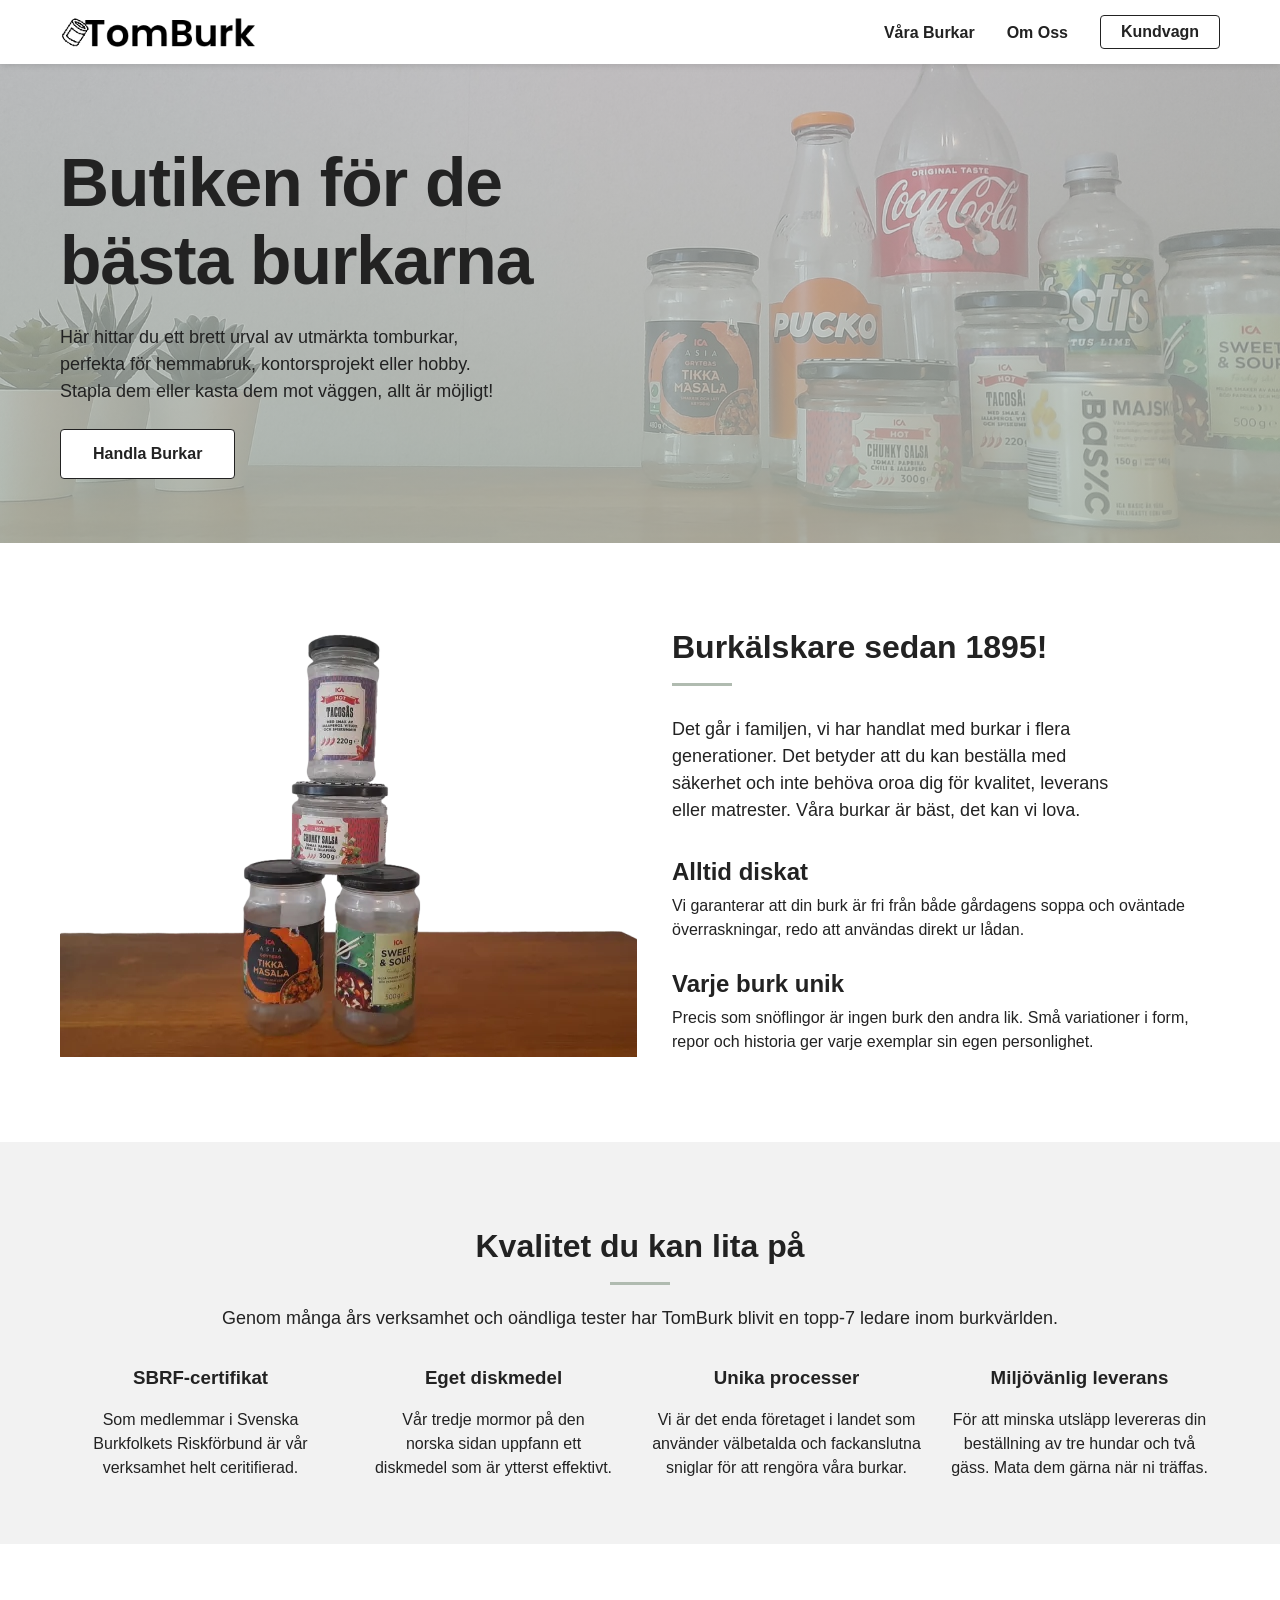
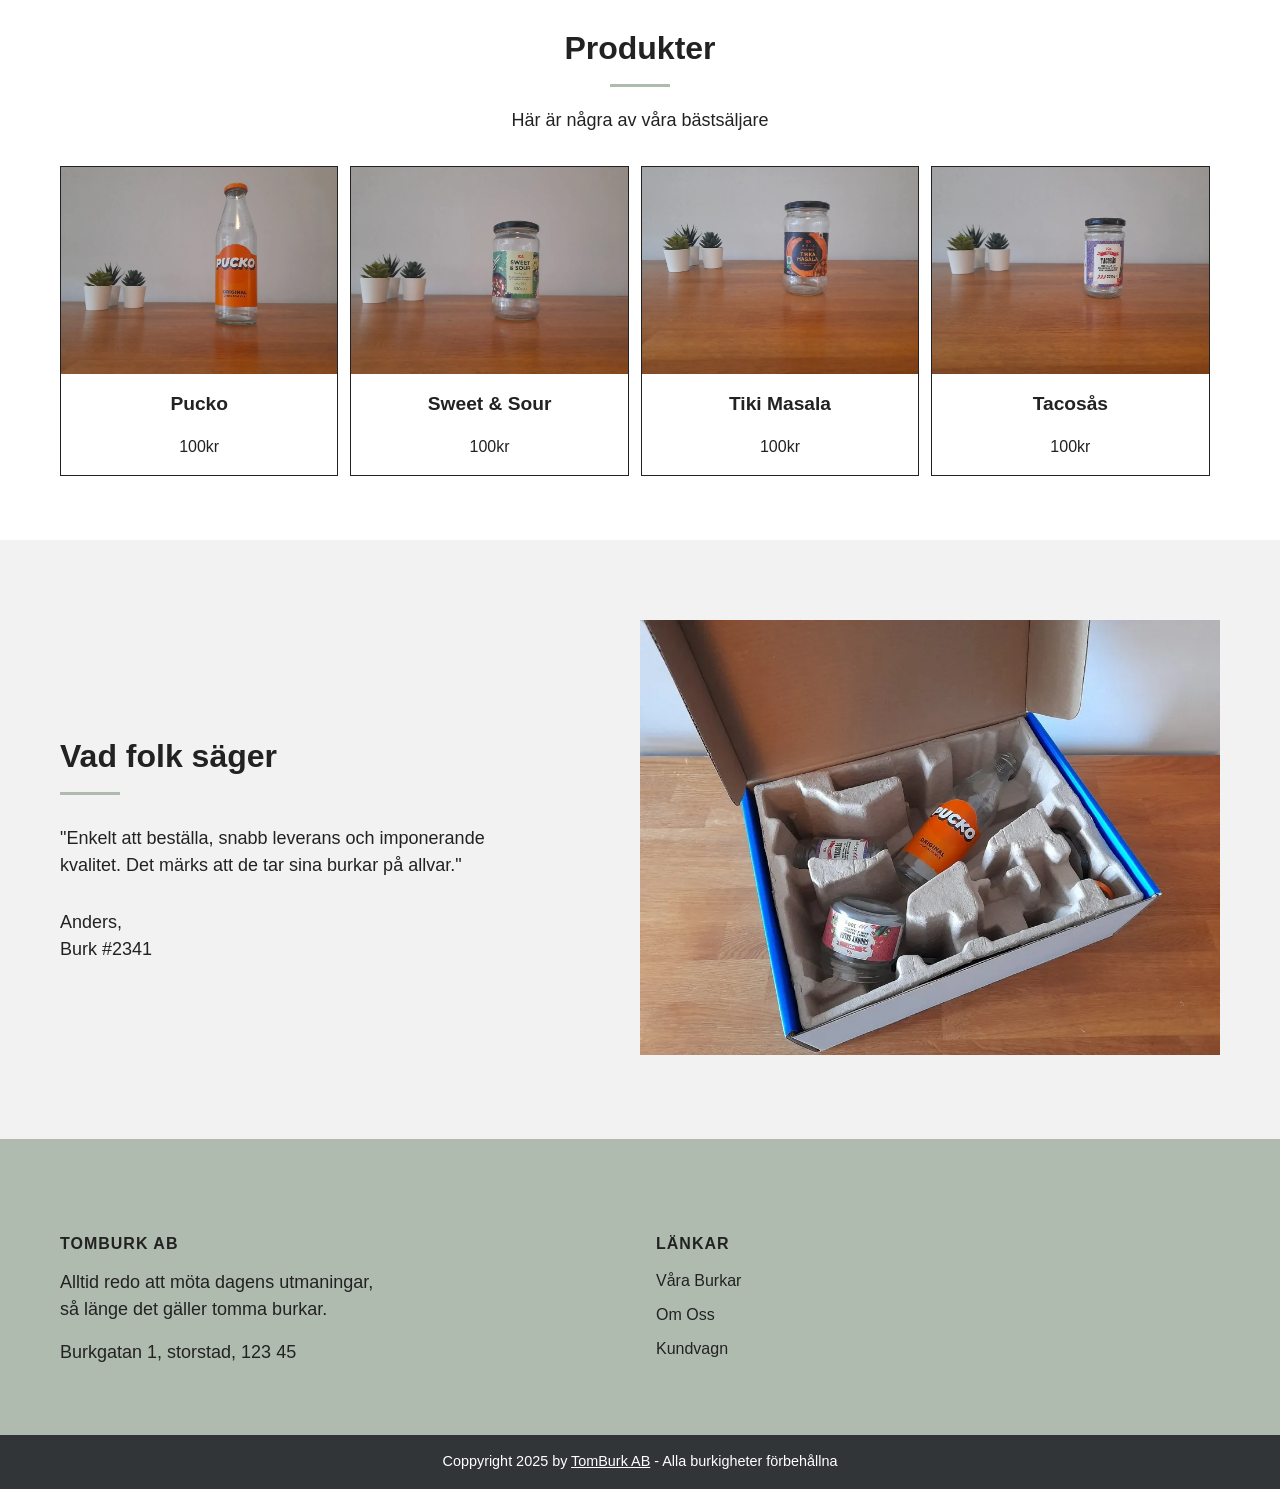
==== index.html @ 69da019b "init" ====
<!DOCTYPE html>
<html lang="en">

<head>
    <meta charset="UTF-8">
    <meta name="viewport" content="width=device-width, initial-scale=1.0">
    <title>TomBurk - Butiken för de bästa burkarna</title>
    <link rel="stylesheet" href="style.css">
    <link rel="icon" type="image/x-icon" href="./img/can-icon.png">

</head>

<body>
    <header class="header" id="header">
        <nav class="navbar container">
            <div class="header-logo">
                <a href="./">
                    <picture class="logo">
                        <source srcset="img/tomburk-logo.webp" type="image/webp">
                        <img src="img/tomburk-logo.png" alt="Tomburk Logotyp">
                    </picture>
                </a>
            </div>
            
            <div class="menu" id="menu">
                <ul class="menu-inner">
                    <li><a href="./burkar.html" class="menu-link">Våra Burkar</a></li>
                    <li><a href="./om-oss.html" class="menu-link">Om Oss</a></li>
                    <li><a href="./kundvagn.html" class="btn btn-outline">Kundvagn</a></li>
                </ul>
            </div>
            
            <div class="burger" id="burger">
                <span class="burger-line"></span>
                <span class="burger-line"></span>
                <span class="burger-line"></span>
            </div>
        </nav>
    </header>
    <main class="main">

        <section class="section bg-hero1">
            <div class="container first">
                <div class="hero-inner">
                    <h1 class="hero-heading">Butiken för de bästa burkarna</h1>
                    <p>
                        Här hittar du ett brett urval av utmärkta tomburkar, perfekta för hemmabruk, kontorsprojekt eller hobby. Stapla dem eller kasta dem mot väggen, allt är möjligt!
                    </p>
                    <div class="btn-row">
                        <a href="./burkar.html" class="btn btn-outline">Handla Burkar</a>
                    </div>
                </div>
                
            </div>
        </section>

        <section class="section ">
            <div class="container split">
                <div class="f1-image">
                    <picture>
                        <source srcset="img/grupp5-cut.webp" type="image/webp">
                        <img src="img/grupp5-cut.png" alt="Majestätisk pyramid av glasburkar">
                    </picture>
                </div>
                <div>
                    <h2 class="f1-heading">Burkälskare sedan 1895!</h2>
                    <p class="f1-intro-text">Det går i familjen, vi har handlat med burkar i flera generationer. Det betyder att du kan beställa med säkerhet och inte behöva oroa dig för kvalitet, leverans eller matrester. Våra burkar är bäst, det kan vi lova.</p>
                    <ul>
                        <li class="f1-list-item">
                            <div class="f1-feature-text">
                                <h3 class="f1-feature-heading">Alltid diskat</h3>
                                <p>Vi garanterar att din burk är fri från både gårdagens soppa och oväntade överraskningar, redo att användas direkt ur lådan.</p>
                            </div>
                        </li>
                        <li class="f1-list-item">
                            <div class="f1-feature-text">
                                <h3 class="f1-feature-heading">Varje burk unik</h3>
                                <p>Precis som snöflingor är ingen burk den andra lik. Små variationer i form, repor och historia ger varje exemplar sin egen personlighet.</p>
                            </div>
                        </li>
                    </ul>
                </div>

            </div>
        </section>

        <section class="section bg-light">
            <div class="container full">
                <div class="f2-intro">
                    <h2 class="f2-heading">Kvalitet du kan lita på</h2>
                    <p>Genom många års verksamhet och oändliga tester har TomBurk blivit en topp-7 ledare inom burkvärlden.</p>
                </div>
                <div class="f2-cards">
                    <div class="f2-card">
                        <h3 class="f2-card-heading">SBRF-certifikat</h3>
                        <p class="f2-card-text">Som medlemmar i Svenska Burkfolkets Riskförbund är vår verksamhet helt ceritifierad.</p>
                    </div>
                    <div class="f2-card">
                        <h3 class="f2-card-heading">Eget diskmedel</h3>
                        <p class="f2-card-text">Vår tredje mormor på den norska sidan uppfann ett diskmedel som är ytterst effektivt.</p>
                    </div>
                     <div class="f2-card">
                        <h3 class="f2-card-heading">Unika processer</h3>
                        <p class="f2-card-text">Vi är det enda företaget i landet som använder välbetalda och fackanslutna sniglar för att rengöra våra burkar.</p>
                    </div>
                     <div class="f2-card">
                        <h3 class="f2-card-heading">Miljövänlig leverans</h3>
                        <p class="f2-card-text">För att minska utsläpp levereras din beställning av tre hundar och två gäss. Mata dem gärna när ni träffas.</p>
                    </div>
                </div>
            </div>
        </section>

        <section class="section ">
            <div class="container full">
                <div class="f2-intro">
                    <h2 class="f2-heading">Produkter</h2>
                    <p>Här är några av våra bästsäljare</p>
                </div>
                <div class="f2-products">
                    <a href="./pucko.html" class="f2-product"> 
                        <picture>
                            <source srcset="img/p1-1.webp" type="image/webp">
                            <img src="img/p1-1.jpg" alt="Pucko glasflaska">
                        </picture>
                        <h4>Pucko</h4>
                        <p>100kr</p>
                    </a>
                    <a href="./sweet-sour.html" class="f2-product"> 
                        <picture>
                            <source srcset="img/p2-1.webp" type="image/webp">
                            <img src="img/p2-1.jpg" alt="Sweet & Sour glasburk">
                        </picture>
                        <h4>Sweet & Sour</h4>
                        <p>100kr</p>
                    </a>
                    <a href="./tiki-masala.html" class="f2-product"> 
                        <picture>
                            <source srcset="img/p3-1.webp" type="image/webp">
                            <img src="img/p3-1.jpg" alt="Tiki Masala glasburk">
                        </picture>
                        <h4>Tiki Masala</h4>
                        <p>100kr</p>
                    </a>
                    <a href="./tacosås.html" class="f2-product"> 
                        <picture>
                            <source srcset="img/p4-1.webp" type="image/webp">
                            <img src="img/p4-1.jpg" alt="Tacosås glasburk">
                        </picture>
                        <h4>Tacosås</h4>
                        <p>100kr</p>
                    </a>
                </div>
            </div>
        </section>

        <section class="section bg-light">
            <div class="container split">
                <div>
                    <h2 class="f1-heading">Vad folk säger</h2>
                    <p class="f1-intro-text">"Enkelt att beställa, snabb leverans och imponerande kvalitet. Det märks att de tar sina burkar på allvar."</p>
                    <p>Anders,<br>Burk #2341</p>
                </div>
                <div class="f1-image">
                    <picture>
                        <source srcset="img/kundbild.webp" type="image/webp">
                        <img src="img/kundbild.jpg" alt="Kundbild från Anders">
                    </picture>
                </div>
            </div>
        </section>

    </main>
    <!-- footer section -->
    <aside class="section bg-earth footerSection">
        <div class="container">
            <div class="footerGrid">
                <div class="footerItem">
                    <div>
                        <h3 class="footerHeading">TomBurk AB</h3>
                        <p>Alltid redo att möta dagens utmaningar, så länge det gäller tomma burkar.</p>
                         <p>Burkgatan 1, storstad, 123 45</p>
                    </div>
                </div>
                <div class="footerItem">
                    <div>
                        <h3 class="footerHeading">Länkar</h3>
                        <ul class="footerNavList">
                            <li><a href="./burkar.html">Våra Burkar</a></li>
                            <li><a href="./om-oss.html">Om Oss</a></li>
                            <li><a href="./kundvagn.html">Kundvagn</a></li>
                        </ul>
                    </div>
                </div>
            </div>
        </div>
    </aside>
    <!-- footer bar -->
    <footer class="bg-dark">
        <div class="container">
            <div class="copyRightBar">
                <p>Coppyright 2025 by <a href="./">TomBurk AB</a> - Alla burkigheter förbehållna</p>
            </div>
        </div>
    </footer>


    <script src="app.js"></script>
</body>

</html>
---- style.css ----
/* color variables */
:root {
	--color-white: #fff;
	--color-light-gray: #f2f2f2;
	--color-dark-gray: #3d4a3e;
	--color-darker-gray: #313538;
	--color-almost-black: #222;
	--color-green: #b0bbb0;
}

/* reset browser defaults */
* {
	padding: 0;
	margin: 0;
	box-sizing: border-box;
}

ul, ol {
	list-style: none;
}

a {
	cursor: pointer;
	text-decoration: none;
	color: inherit;
}

/* elements base */
body {
	font-family: "Poppins", sans-serif;
	font-size: 1.125rem;
	font-weight: 400;
	line-height: 1.5;
	color: var(--color-almost-black);
	background-color: var(--color-white);
}

main {
	overflow: hidden;
	min-height: 100vh;
}

p {
	text-wrap: balance;
}

p a {
	text-decoration: underline;
}

p a:hover {
  color: var(--color-green);
  text-decoration: underline;
}

img {
	display: block;
	max-width: 100%;
	height: auto;
	object-fit: cover;
}

/* layout */

.section {
	margin: 0 auto;
	padding: 5rem 0 4rem;
}

.container {
	max-width: 1200px;
	height: auto;
	margin: 0 auto;
	padding: 0 1.25rem;
}

/* .split, container that is 1 col by default and splits when size increases */

.split {
	display: flex;
	flex-direction: column;
	align-items: center;
	gap: 2rem;
}

@media only screen and (min-width: 767px) {

	.split {
		flex-direction: row;
		justify-content: center;
	}

}

/* .full, container that is always 1 col */

.full {
	display: flex;
	flex-direction: column;
	align-items: center;
	justify-content: center;
	gap: 2rem;
}

/* .first, space for menu above first section */

.first {
	margin-top: 2rem;
}

@media only screen and (min-width: 767px) {
	.first {
		margin-top: 4rem;
	}
}

/* color helpers */
.bg-light {
	background-color: var(--color-light-gray);
}

.bg-dark {
	background-color: var(--color-darker-gray);
}

.bg-earth {
	background-color: var(--color-green);
}

.bg-hero1 {
    background-image: linear-gradient(to bottom, rgba(216, 217, 223, 0.50), rgba(176, 187, 176, 0.80)), url('img/hero-banner.jpg');
	background-repeat: no-repeat;
	background-size: cover;
	background-position: bottom;
}

/* buttons */

.btn {
	display: inline-block;
	font-size: 1rem;
	font-weight: 500;
	text-align: center;
	vertical-align: middle;
	cursor: pointer;
	color: inherit;
}

.btn-outline {
	padding: 0.75rem 2rem;
	min-width: 120px;
	border: 1px solid;
	border-radius: 4px;
	font-weight: bold;
	color: var(--color-almost-black);
	background-color: var(--color-white);
	transition: all 0.3s ease;
}

.menu .btn-outline:hover,
.btn-outline:hover {
	background-color: var(--color-green);
	border-color: var(--color-almost-black);
	color: var(--color-white);
	text-decoration: underline;
}

/* header area and nav bar */

.header {
	position: fixed;
	top: 0;
	left: 0;
	width: 100%;
	z-index: 10;
	height: auto;
	margin: 0 auto;
	background-color: var(--color-white);
	box-shadow: 0 3px 6px -1px rgba(0, 0, 0, 0.1);
}

.navbar {
	display: flex;
	flex-direction: row;
	align-items: center;
	align-content: center;
	justify-content: space-between;
	width: 100%;
	height: 4rem;
	margin: 0 auto;
}

.header-logo a {
	display: flex;
	align-items: center;
}

.header-logo img {
	height: 30px;
	padding-right: 10px;
}

/* menu and responsive hamburger */

.menu {
	position: fixed;
	top: 0;
	left: -100%; /* off screen */
	z-index: 10;
	width: 100%;
	height: 100vh;
	overflow: hidden;
	color: var(--color-almost-black);
	background-color: var(--color-white);
}

.menu.active {
	left: 0;
}

.menu-inner {
	display: flex;
	flex-direction: column;
	align-items: center;
	justify-content: center;
	row-gap: 1.25rem;
	margin-top: 7rem;
}

.menu-link {
	font-size: 1rem;
	font-weight: bold;
	color: var(--color-almost-black);
	text-transform: uppercase;
	transition: all 0.3s ease;
}

.menu a:hover {
	color: var(--color-green);
	text-decoration: underline;
}

.menu .btn-outline {
	padding: 0.25rem 1rem;
}


@media only screen and (min-width: 767px) {
	.menu {
		position: relative;
		top: 0;
		left: 0;
		width: auto;
		height: auto;
		padding: 0rem;
		margin-left: auto;
		background: none;
		box-shadow: none;
		transition: unset;
	}

	.menu-inner {
		display: flex;
		flex-direction: row;
		column-gap: 2rem;
		margin: 0 auto;
	}

	.menu-link {
		text-transform: capitalize;
	}
}

.burger {
	position: relative;
	display: block;
	cursor: pointer;
	z-index: 12;
	width: 1.6rem;
	height: 1.15rem;
	margin-right: 1.25rem;
	background: none;
	visibility: visible;
	transform: rotate(0deg);
	transition: 0.3s ease;
}

@media only screen and (min-width: 767px) {
	.burger {
		display: none;
		visibility: hidden;
	}
}

.burger-line {
	position: absolute;
	display: block;
	left: 0;
	width: 100%;
	height: 2px;
	opacity: 1;
	border-radius: 1rem;
	transform: rotate(0deg);
	background-color: var(--color-almost-black);
	transition: 0.3s ease-in-out;
}

.burger-line:nth-child(1) {
	top: 0px;
}

.burger-line:nth-child(2) {
	top: 0.5rem;
	width: 70%;
}

.burger-line:nth-child(3) {
	top: 1rem;
}

.burger.active .burger-line:nth-child(1) {
	top: 0.5rem;
	transform: rotate(135deg);
}

.burger.active .burger-line:nth-child(2) {
	opacity: 0;
	visibility: hidden;
}

.burger.active .burger-line:nth-child(3) {
	top: 0.5rem;
	transform: rotate(-135deg);
}

/* Footer area */

.footerGrid {
	display: grid;
	gap: 2rem;
	grid-template-columns: repeat(2, 1fr);
}

.footerItem {
	justify-items: center;
}

/* Responsive adjustments */
@media (max-width: 1024px) {
	.footerGrid {
		grid-template-columns: repeat(2, 1fr);
	}
}

@media (max-width: 767px) {
	.footerGrid {
		grid-template-columns: 1fr;
		justify-items: start;
	}

	.footerItem {
		min-width: 50%;
		justify-items: start;
	}
}

.footerItem p {
	margin-top: 16px;
}

.footerHeading {
	font-size: 16px;
	line-height: 18px;
	color: var(--color-almost-black);
	letter-spacing: 1px;
	font-weight: bold;
	margin: 1rem 0;
	text-transform: uppercase;
}

.footerNavList li {
	margin-bottom: 10px;
	font-size: 16px;
}

/* Footer copyright bar */
.copyRightBar {
	color: var(--color-white);
	text-align: center;
	padding-top: 1rem;
	padding-bottom: 1rem;
	font-size: 0.9rem;
	width: 100%;
}

.copyRightBar a {
	color: var(--color-white);
}

/* hero section, index page */

.hero-inner {
	display: flex;
	flex-direction: column;
	align-items: flex-start;
	row-gap: 1.5rem;
	width:50%;
	margin-right: auto;
}

.hero-heading {
	font-size: clamp(2.648rem, 6vw, 4.241rem);
	font-weight: 700;
	line-height: 1.15;
	letter-spacing: -1px;
}

.hero-subtitle {
	margin-top:1rem;
}

.btn-row {
	display: flex;
	gap: 2rem;
}

/* features 1 section, f1 */

.f1-image {
	margin-bottom: 20px;
	flex: 0 0 50%;
	border-radius:20px;
	display:none;
}

@media only screen and (min-width: 767px) {
	.f1-image {
		display:block;
	}
}

.f1-heading {
  font-size: 2rem;
  color: var(--color-almost-black);
  position:relative;
  margin-bottom: 30px;
  padding-bottom: 15px;
  font-weight: bold;
}

.f1-heading:before {
  content: '';
  position: absolute;
  top: auto;
  right: auto;
  bottom: 0;
  left: 0;
}

.f1-heading:before {
  width: 60px;
  height: 3px;
  background: var(--color-green);
}

.f1-intro-text {
	margin-bottom: 30px;
}

.f1-list-item {
	display: flex;
	justify-content: start;
	margin-bottom: 24px;
}

.f1-feature-text {
	display:flex;
	align-content: left;
	justify-content: start;
	flex-wrap: wrap;
	text-wrap:unset;
}

.f1-feature-heading {
	font-size: 1.5rem;
	margin-bottom: 4px;
}

.f1-feature-text p {
	text-wrap: unset;
	font-size: 1rem;
}

/* features 2 section, f2 */

.f2-intro {
	text-align:center;
	position: relative;
}

.f2-heading {
  font-size: 2rem;
  color: var(--color-almost-black);
  position:relative;
  margin-bottom: 20px;
  padding-bottom: 15px;
  font-weight: bold;
}

.f2-heading:before {
  content: '';
  position: absolute;
  bottom: 0;
  left: 50%;
  transform: translateX(-50%);
}

.f2-heading:before {
  width: 60px;
  height: 3px;
  background: var(--color-green);
}

.f2-cards {
	display:flex;
	flex-direction: column;
	flex-wrap: wrap;
	row-gap: 2rem;
	column-gap: 0.75rem;
	justify-content: space-around;
}

.f2-card {
	display:flex;
	flex-direction: column;
	gap: 1rem;
	font-size: 1rem;
	align-items: center;
	text-align: center;
	flex: 0 0 24%;
}

.f2-products {
	display:flex;
	flex-direction: column;
	flex-wrap: wrap;
	row-gap: 2rem;
	column-gap: 0.75rem;
	align-items: start;
}

.f2-product {
	display:flex;
	flex-direction: column;
	gap: 1rem;
	font-size: 1rem;
	align-items: center;
	text-align: center;
	flex: 0 0 24%;
	border: 1px, solid, #222;
	position: relative;
}

.f2-product h4 {
	font-size: larger;
}

.f2-product p {
	margin-bottom:1rem
}

@media only screen and (min-width: 767px) {
	.f2-cards {
		flex-direction:row;
	}
	.f2-products {
		flex-direction:row;
	}
}

/* produkt single */

.product-container {
  display: grid;
  grid-template-columns: 1fr 1fr;
  gap: 40px;
}

.product-meta {
  display: grid;
  grid-template-columns: repeat(2, 1fr);
  gap: 10px 30px;
  margin-top: 20px;
}

.product-meta p {
  margin: 0;
}

/* Bilder */

.main-image {
  width: 100%;
  max-height: 400px;
  overflow:hidden;
}

.main-image img {
  overflow: hidden;
  width: 100%;
  height: 100%;
  object-fit: cover;
}

.thumbnail-list {
  display: flex;
  gap: 10px;
  margin-top: 10px;
  justify-content: space-between;
  overflow:hidden;
}

.thumbnail-list img {
  width: 120px;
  aspect-ratio: 1 / 1;
  cursor: pointer;
  object-fit: cover;
}

@media (max-width: 767px) {
	.product-container {
		display:flex;
		flex-direction: column;
	}
	.thumbnail-list {
		display:none;
	}
	.main-image {
		max-height: 100%;
	}
}

/* Info */
.price {
  font-size: 1.75rem;
  margin-bottom: 10px;
}

.purchase {
  display: flex;
  gap: 10px;
  margin: 20px 0;
}

.purchase input, .purchase button {
  width: 100px;
  height: 50px;
  text-align: center;
  padding: 10px 15px;
}

/* Badge */
.badge {
  position: absolute;
  top: 12px;
  right: 12px;
  background: var(--color-green);
  padding: 5px;
  border: 1px solid #222;
  border-radius:4px;
  font-weight:bold;
  font-style: italic;
}

/* om oss */

/* videon */
.video-container {
  position: relative;
  width: 100%;
  overflow: hidden;
}

.bg-video {
  position: absolute;
  top: 50%;
  left: 50%;
  width: 100%;
  height: 100%;
  object-fit: cover;
  transform: translate(-50%, -50%);
  z-index: -1;
}

.about-img-row {
  display: grid;
  grid-template-columns: repeat(3, 1fr);
  gap: 4rem;
}

.about-img-row img {
  width: 100%;
  height: auto;
  object-fit: cover;
}

@media (max-width: 1024px) {
  .about-img-row {
    grid-template-columns: repeat(2, 1fr);
	gap: 2rem;
  }
}

@media (max-width: 767px) {
  .about-img-row {
    grid-template-columns: 1fr;
	gap: 1rem;
  }
}

/* team */
.team-grid {
  display: grid;
  grid-template-columns: repeat(3, 1fr);
  gap: 4rem;
  width:100%;
}

/* Kort */
.team-card {
  position: relative;
  overflow: hidden;
}

/* Bild */
.team-card img {
  width: 100%;
  height: 300px;
  object-fit: cover;
  display: block;
}

/* Overlay */
.overlay {
  position: absolute;
  bottom: 0;
  left: 0;
  width: 50%;
  padding: 12px;
  background: rgba(0, 0, 0, 0.6);
  border-radius: 0 10px 0 0;
  color: white;
}

/* Text */
.overlay h3 {
  margin: 0;
  font-size: 1.1rem;
}

.overlay p {
  margin: 0;
  font-size: 0.9rem;
}

/* partners */

.partner-logos {
  display: flex;
  justify-content: center;
  align-items: center;
  gap: 4rem;
  flex-wrap: wrap;
  width:100%;
}

.partner img {
  height: 80px;
  margin: auto;
}

/* varukorg */
.cart-container {
  display: grid;
  grid-template-columns: 2fr 1fr;
  gap: 40px;
}

.cart-item {
  display: grid;
  grid-template-columns: 80px 1fr 80px 100px 40px;
  align-items: center;
  gap: 20px;
  padding: 15px 0;
  border-bottom: 1px solid #ddd;
  margin-bottom:20px;
}

.cart-item img {
  width: 80px;
  height: 80px;
  object-fit: cover;
}

.item-info h3 {
  margin: 0;
}

.item-total {
  font-weight: bold;
}

.remove {
  background: none;
  border: none;
  font-size: 1.2rem;
  cursor: pointer;
  color: #888;
}

.remove:hover {
  color: red;
}

.cart-summary, .cart-item {
  padding: 20px;
  border: 1px solid #ddd;
  border-radius: 10px;
  height: fit-content;
}

.summary-row {
  display: flex;
  justify-content: space-between;
  margin: 10px 0;
}

.summary-row.total {
  font-weight: bold;
  font-size: 1.2rem;
  margin-top: 20px;
}

.btn-checkout {
  width: 100%;
  padding: 15px;
  margin-top: 20px;
}

@media (max-width: 768px) {
  .cart-container {
    grid-template-columns: 1fr;
  }
}
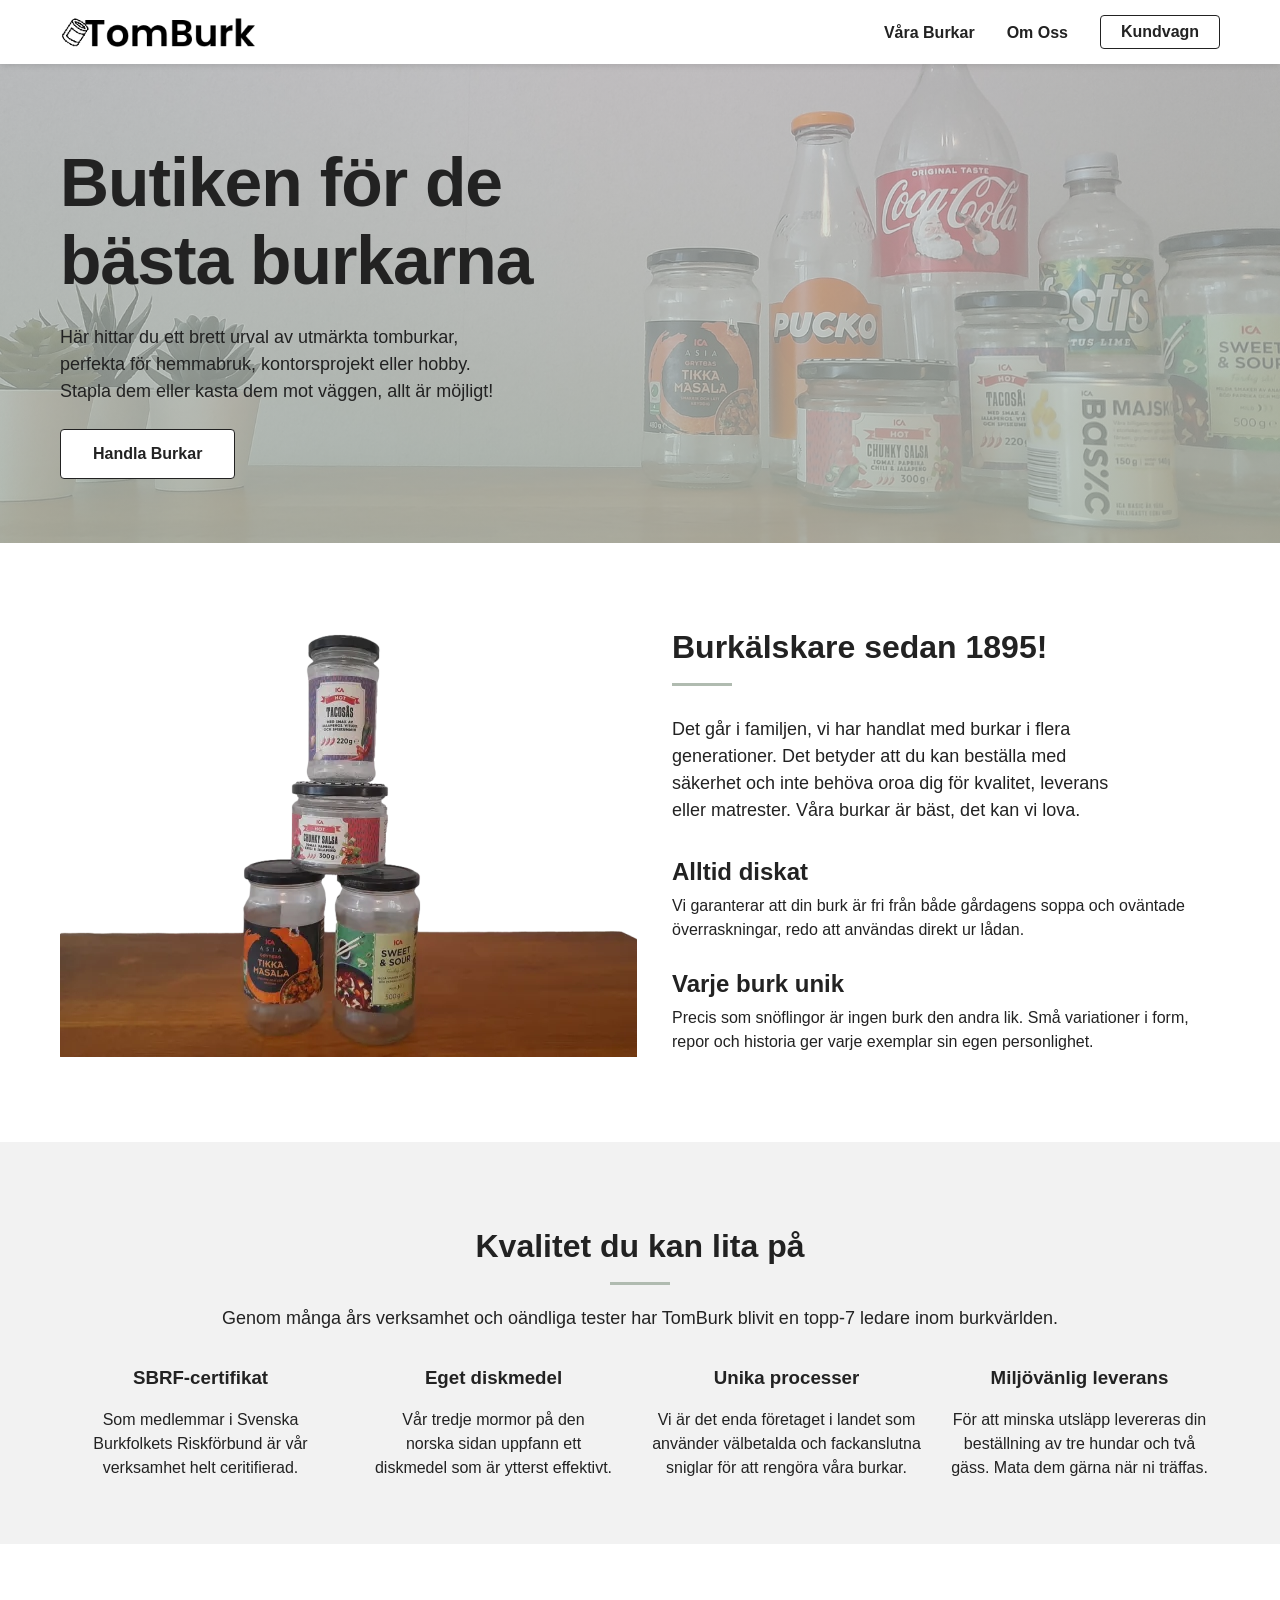
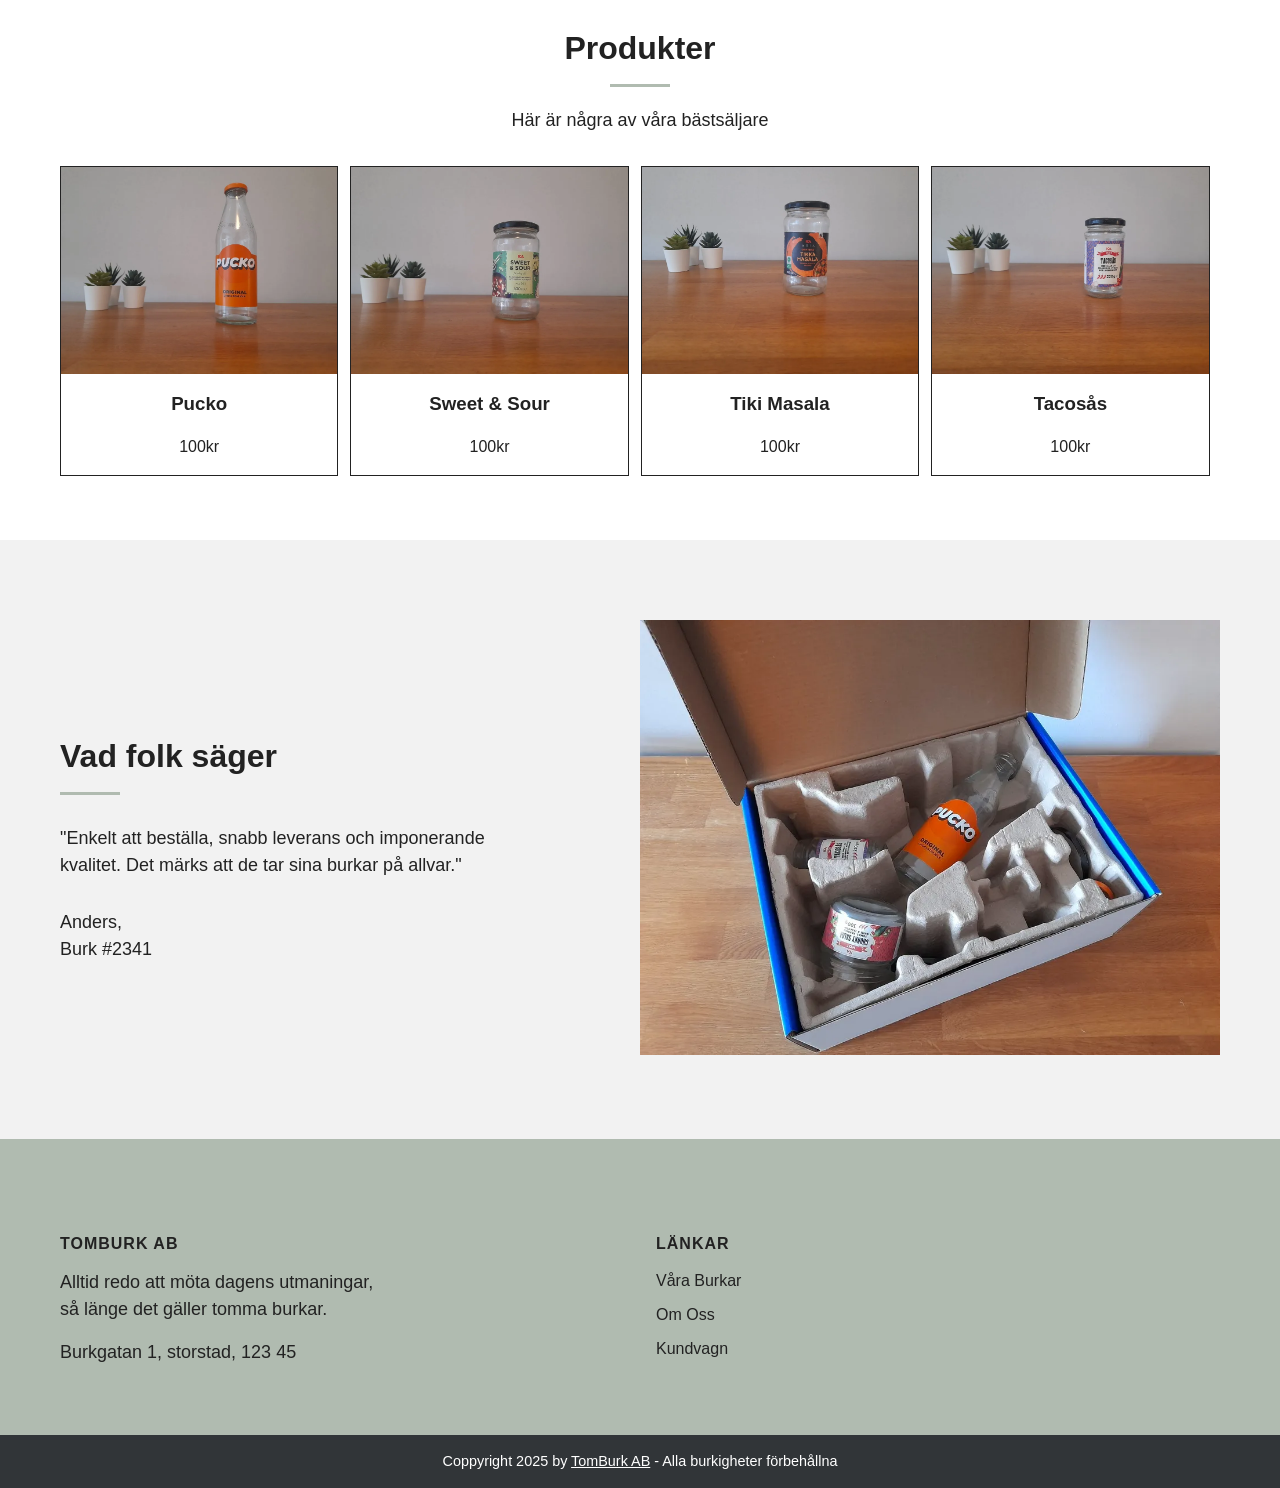
==== commit da48258e: "lang sv" ====
--- a/index.html
+++ b/index.html
@@ -1,5 +1,5 @@
 <!DOCTYPE html>
-<html lang="en">
+<html lang="sv">
 
 <head>
     <meta charset="UTF-8">
@@ -123,7 +123,7 @@
                             <source srcset="img/p1-1.webp" type="image/webp">
                             <img src="img/p1-1.jpg" alt="Pucko glasflaska">
                         </picture>
-                        <h4>Pucko</h4>
+                        <h3>Pucko</h3>
                         <p>100kr</p>
                     </a>
                     <a href="./sweet-sour.html" class="f2-product"> 
@@ -131,7 +131,7 @@
                             <source srcset="img/p2-1.webp" type="image/webp">
                             <img src="img/p2-1.jpg" alt="Sweet & Sour glasburk">
                         </picture>
-                        <h4>Sweet & Sour</h4>
+                        <h3>Sweet & Sour</h3>
                         <p>100kr</p>
                     </a>
                     <a href="./tiki-masala.html" class="f2-product"> 
@@ -139,7 +139,7 @@
                             <source srcset="img/p3-1.webp" type="image/webp">
                             <img src="img/p3-1.jpg" alt="Tiki Masala glasburk">
                         </picture>
-                        <h4>Tiki Masala</h4>
+                        <h3>Tiki Masala</h3>
                         <p>100kr</p>
                     </a>
                     <a href="./tacosås.html" class="f2-product"> 
@@ -147,7 +147,7 @@
                             <source srcset="img/p4-1.webp" type="image/webp">
                             <img src="img/p4-1.jpg" alt="Tacosås glasburk">
                         </picture>
-                        <h4>Tacosås</h4>
+                        <h3>Tacosås</h3>
                         <p>100kr</p>
                     </a>
                 </div>
--- a/style.css
+++ b/style.css
@@ -473,14 +473,6 @@
 	margin-bottom: 24px;
 }
 
-.f1-feature-text {
-	display:flex;
-	align-content: left;
-	justify-content: start;
-	flex-wrap: wrap;
-	text-wrap:unset;
-}
-
 .f1-feature-heading {
 	font-size: 1.5rem;
 	margin-bottom: 4px;
@@ -557,7 +549,7 @@
 	align-items: center;
 	text-align: center;
 	flex: 0 0 24%;
-	border: 1px, solid, #222;
+	border: 1px solid #222;
 	position: relative;
 }
 
